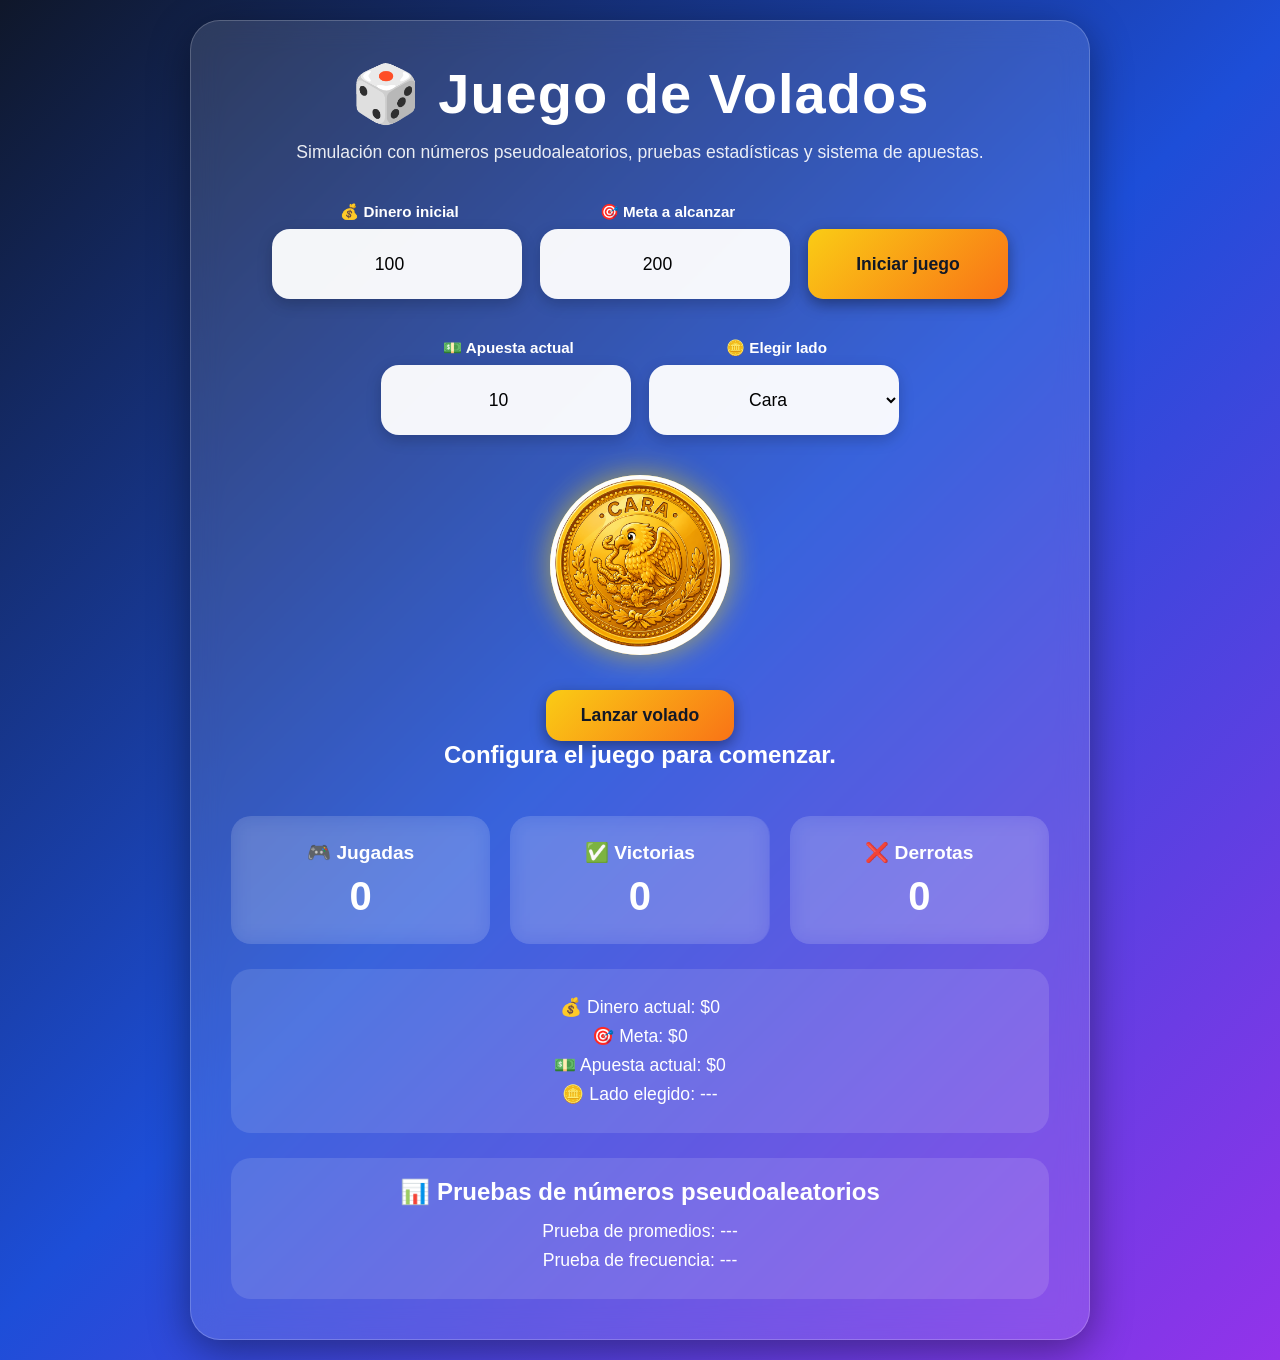
==== index.html @ c54822b0 "Add files via upload" ====
<!DOCTYPE html>
<html lang="es">
<head>
    <meta charset="UTF-8">
    <title>Simulación - Juego de Volados</title>
    <link rel="stylesheet" href="style.css">
</head>
<body>

<div class="contenedor">
    <div class="card">

        <h1>🎲 Juego de Volados</h1>

        <p class="descripcion">
            Simulación con números pseudoaleatorios, pruebas estadísticas y sistema de apuestas.
        </p>

        <div class="configuracion" id="configuracionInicial">

    <div class="campo">
        <label>💰 Dinero inicial</label>
        <input type="number" id="dineroInicial" value="100">
    </div>

    <div class="campo">
        <label>🎯 Meta a alcanzar</label>
        <input type="number" id="meta" value="200">
    </div>

    <div class="campo boton-campo">
        <label class="invisible">boton</label>
        <button onclick="iniciarJuego()">Iniciar juego</button>
    </div>

</div>

<div class="configuracion juego-activo" id="controlesJuego">

    <div class="campo">
        <label>💵 Apuesta actual</label>
        <input type="number" id="apuestaInicial" value="10">
    </div>

    <div class="campo">
        <label>🪙 Elegir lado</label>
        <select id="ladoElegido">
            <option value="Cara">Cara</option>
            <option value="Cruz">Cruz</option>
        </select>
    </div>

</div>

        <div class="contenedor-moneda">
            <div class="moneda" id="moneda">

                <div class="cara frente">
                    <img src="img/cara.png" alt="Cara">
                </div>

                <div class="cara atras">
                    <img src="img/cruz.png" alt="Cruz">
                </div>

            </div>
        </div>

        <button onclick="jugarVolado()" id="btnVolado" disabled>Lanzar volado</button>

        <div class="resultado" id="resultado">
            Configura el juego para comenzar.
        </div>

        <div class="estadisticas">

            <div class="box">
                <h3>🎮 Jugadas</h3>
                <span id="jugadas">0</span>
            </div>

            <div class="box">
                <h3>✅ Victorias</h3>
                <span id="victorias">0</span>
            </div>

            <div class="box">
                <h3>❌ Derrotas</h3>
                <span id="derrotas">0</span>
            </div>

        </div>

        <div class="datos">
            <p>💰 Dinero actual: $<span id="dineroActual">0</span></p>
            <p>🎯 Meta: $<span id="metaActual">0</span></p>
            <p>💵 Apuesta actual: $<span id="apuestaActual">0</span></p>
            <p>🪙 Lado elegido: <span id="ladoActual">---</span></p>
        </div>

        <div class="pruebas">
            <h2>📊 Pruebas de números pseudoaleatorios</h2>
            <p id="pruebaPromedios">Prueba de promedios: ---</p>
            <p id="pruebaFrecuencia">Prueba de frecuencia: ---</p>
        </div>

    </div>
</div>

<script src="script.js"></script>
</body>
</html>
---- style.css ----
*{
    margin: 0;
    padding: 0;
    box-sizing: border-box;
}

body{
    font-family: 'Poppins', sans-serif;
    min-height: 100vh;
    display: flex;
    justify-content: center;
    align-items: center;

    background: linear-gradient(
        135deg,
        #0f172a,
        #1d4ed8,
        #9333ea
    );

    overflow-x: hidden;
}

.contenedor{
    width: 100%;
    display: flex;
    justify-content: center;
    align-items: center;
    padding: 20px;
}

.card{
    width: 900px;
    max-width: 95%;
    background: rgba(255,255,255,0.12);
    border: 1px solid rgba(255,255,255,0.2);
    backdrop-filter: blur(15px);
    border-radius: 30px;
    padding: 40px;
    text-align: center;
    box-shadow: 0 10px 40px rgba(0,0,0,0.4);
    color: white;
}

h1{
    font-size: 3.5rem;
    font-weight: 700;
    margin-bottom: 15px;
    letter-spacing: 1px;
}

.descripcion{
    font-size: 1.1rem;
    opacity: 0.9;
    margin-bottom: 40px;
}

/* CONFIGURACIÓN */

.juego-activo{
    display: none;
}

.configuracion{

    display: flex;

    justify-content: center;

    align-items: end;

    flex-wrap: wrap;

    gap: 18px;

    margin-bottom: 40px;
}

.campo{

    display: flex;

    flex-direction: column;

    text-align: center;

    width: 250px;
}

.campo select{

    width: 100%;
}

.campo label{
    color: white;
    font-size: 0.95rem;
    font-weight: 600;
    margin-bottom: 8px;
    padding-left: 5px;
}

.invisible{
    visibility: hidden;
}

.configuracion input,
.configuracion select{
    height: 70px;
    border: none;
    border-radius: 18px;
    padding: 15px;
    font-size: 1.1rem;
    text-align: center;
    outline: none;
    background: rgba(255,255,255,0.95);
    box-shadow: 0 5px 15px rgba(0,0,0,0.2);
    transition: 0.3s;
}

.configuracion input:focus,
.configuracion select:focus{
    transform: scale(1.03);
    box-shadow: 0 0 15px rgba(255,255,255,0.5);
}

.boton-campo{

    width: 200px;
}

.boton-campo button{

    height: 70px;

    width: 100%;
}

/* MONEDA */

.contenedor-moneda{
    perspective: 1000px;
    display: flex;
    justify-content: center;
    margin-bottom: 35px;
}

.moneda{
    width: 180px;
    height: 180px;
    position: relative;
    transform-style: preserve-3d;
    transition: transform 1.5s;
}

.girar-cara{
    animation: girarCara 1.5s forwards;
}

.girar-cruz{
    animation: girarCruz 1.5s forwards;
}

@keyframes girarCara{
    0%{
        transform: rotateY(0deg);
    }

    100%{
        transform: rotateY(1800deg);
    }
}

@keyframes girarCruz{
    0%{
        transform: rotateY(0deg);
    }

    100%{
        transform: rotateY(1980deg);
    }
}

.cara{
    width: 100%;
    height: 100%;
    position: absolute;
    border-radius: 50%;
    display: flex;
    justify-content: center;
    align-items: center;
    font-size: 6rem;
    backface-visibility: hidden;

    background: linear-gradient(
        145deg,
        #ffd700,
        #ffb300
    );

    box-shadow:
        inset 0 0 20px rgba(255,255,255,0.5),
        0 0 30px rgba(255,215,0,0.6);
}

.cara img{
    width: 100%;
    height: 100%;
    object-fit: cover;
    border-radius: 50%;
}

.atras{
    transform: rotateY(180deg);
}

/* BOTONES */

.botones{
    display: flex;
    justify-content: center;
    gap: 25px;
    margin-bottom: 35px;
}

button{
    border: none;
    padding: 15px 35px;
    border-radius: 15px;
    font-size: 1.1rem;
    font-weight: 600;
    cursor: pointer;
    transition: 0.3s;

    background: linear-gradient(
        135deg,
        #facc15,
        #f97316
    );

    color: #111827;
    box-shadow: 0 5px 15px rgba(0,0,0,0.4);
}

button:hover{
    transform: translateY(-5px) scale(1.05);
    box-shadow: 0 10px 20px rgba(0,0,0,0.5);
}

/* RESULTADO */

.resultado{
    font-size: 1.5rem;
    font-weight: 600;
    margin-bottom: 35px;
    min-height: 40px;
}

/* ESTADÍSTICAS */

.estadisticas{
    display: grid;
    grid-template-columns: repeat(3,1fr);
    gap: 20px;
}

.box{
    background: rgba(255,255,255,0.1);
    padding: 25px;
    border-radius: 20px;
    backdrop-filter: blur(10px);
    transition: 0.3s;
}

.box:hover{
    transform: scale(1.03);
    background: rgba(255,255,255,0.15);
}

.box h3{
    margin-bottom: 10px;
    font-size: 1.2rem;
}

.box span{
    font-size: 2.5rem;
    font-weight: bold;
}

/* DATOS Y PRUEBAS */

.datos,
.pruebas{
    margin-top: 25px;
    background: rgba(255,255,255,0.12);
    padding: 20px;
    border-radius: 20px;
}

.datos p,
.pruebas p{
    font-size: 1.1rem;
    margin: 8px 0;
}

.pruebas h2{
    margin-bottom: 15px;
}

/* RESPONSIVE */

@media(max-width: 1100px){
    .configuracion{
        grid-template-columns: 1fr 1fr;
    }
}

@media(max-width: 768px){

    h1{
        font-size: 2.5rem;
    }

    .configuracion{
        grid-template-columns: 1fr;
    }

    .estadisticas{
        grid-template-columns: 1fr;
    }

    .botones{
        flex-direction: column;
    }

    button{
        width: 100%;
    }

    .moneda{
        width: 140px;
        height: 140px;
    }

    .cara{
        font-size: 4rem;
    }
}
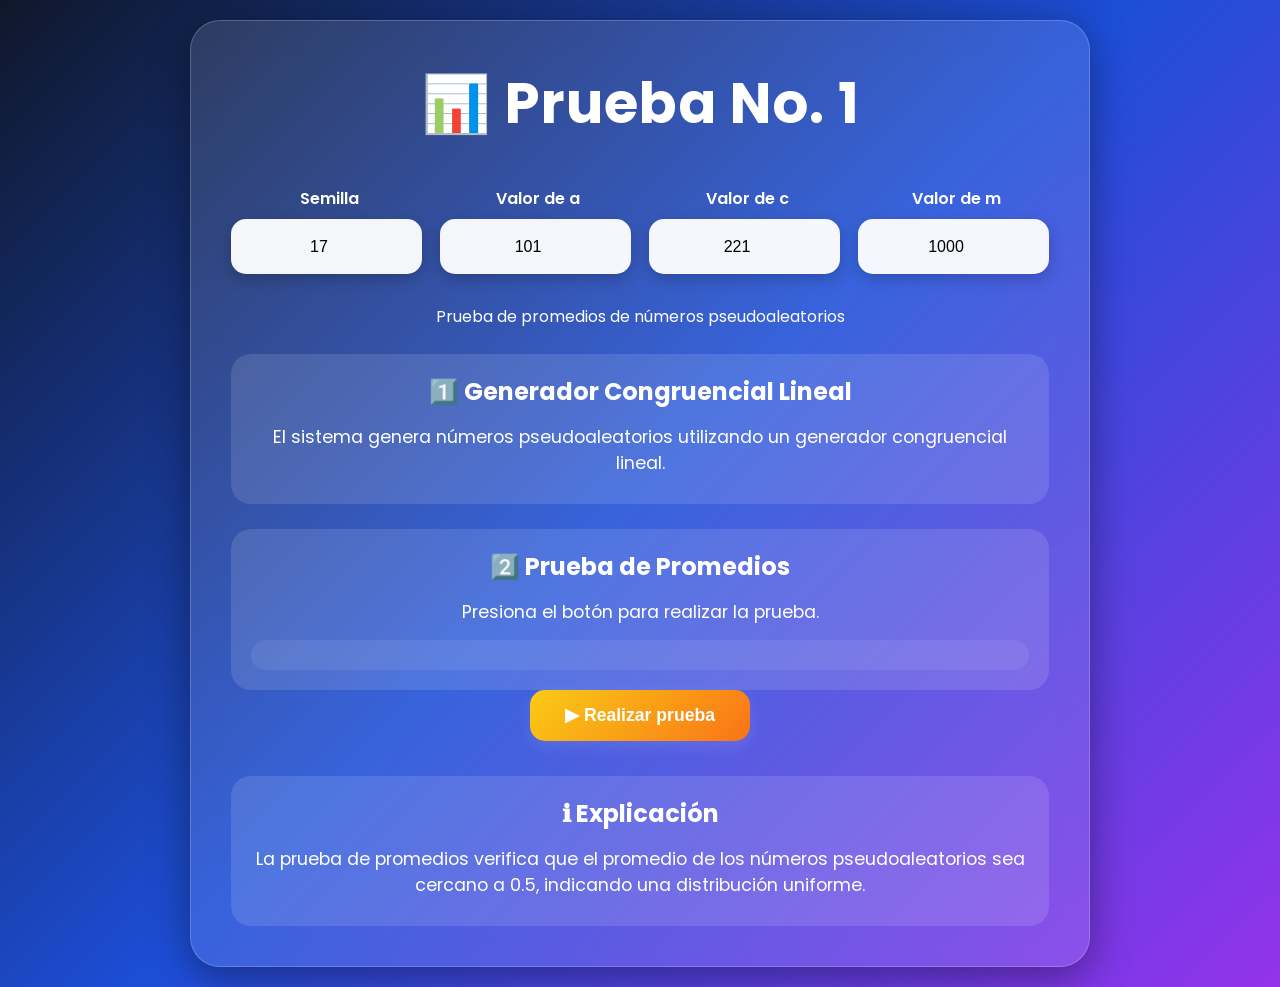
==== commit 7954e963: "Add files via upload" ====
--- a/index.html
+++ b/index.html
@@ -1,112 +1,156 @@
 <!DOCTYPE html>
 <html lang="es">
 <head>
+
     <meta charset="UTF-8">
-    <title>Simulación - Juego de Volados</title>
+
+    <meta name="viewport" content="width=device-width, initial-scale=1.0">
+
+    <title>Prueba 1 - Promedios</title>
+
     <link rel="stylesheet" href="style.css">
+
+    <!-- Fuente -->
+    <link rel="preconnect" href="https://fonts.googleapis.com">
+
+    <link rel="preconnect" href="https://fonts.gstatic.com" crossorigin>
+
+    <link href="https://fonts.googleapis.com/css2?family=Poppins:wght@300;400;600;700&display=swap" rel="stylesheet">
+
 </head>
+
 <body>
 
-<div class="contenedor">
-    <div class="card">
+    <div class="contenedor">
 
-        <h1>🎲 Juego de Volados</h1>
+        <div class="card">
 
-        <p class="descripcion">
-            Simulación con números pseudoaleatorios, pruebas estadísticas y sistema de apuestas.
-        </p>
+            <!-- TÍTULO -->
+            <h1>📊 Prueba No. 1</h1>
 
-        <div class="configuracion" id="configuracionInicial">
+            <p class="descripcion">
+                <div class="configuracion-generador">
 
     <div class="campo">
-        <label>💰 Dinero inicial</label>
-        <input type="number" id="dineroInicial" value="100">
+
+        <label>Semilla</label>
+
+        <input
+            type="number"
+            id="semilla"
+            value="17"
+        >
+
     </div>
 
     <div class="campo">
-        <label>🎯 Meta a alcanzar</label>
-        <input type="number" id="meta" value="200">
+
+        <label>Valor de a</label>
+
+        <input
+            type="number"
+            id="valorA"
+            value="101"
+        >
+
     </div>
 
-    <div class="campo boton-campo">
-        <label class="invisible">boton</label>
-        <button onclick="iniciarJuego()">Iniciar juego</button>
+    <div class="campo">
+
+        <label>Valor de c</label>
+
+        <input
+            type="number"
+            id="valorC"
+            value="221"
+        >
+
+    </div>
+
+    <div class="campo">
+
+        <label>Valor de m</label>
+
+        <input
+            type="number"
+            id="valorM"
+            value="1000"
+        >
+
     </div>
 
 </div>
+                Prueba de promedios de números pseudoaleatorios
+            </p>
 
-<div class="configuracion juego-activo" id="controlesJuego">
 
-    <div class="campo">
-        <label>💵 Apuesta actual</label>
-        <input type="number" id="apuestaInicial" value="10">
-    </div>
+            <!-- MÓDULO 1 -->
+            <div class="pruebas">
 
-    <div class="campo">
-        <label>🪙 Elegir lado</label>
-        <select id="ladoElegido">
-            <option value="Cara">Cara</option>
-            <option value="Cruz">Cruz</option>
-        </select>
-    </div>
+                <h2>1️⃣ Generador Congruencial Lineal</h2>
 
-</div>
+                <p>
+                    El sistema genera números pseudoaleatorios utilizando
+                    un generador congruencial lineal.
+                </p>
 
-        <div class="contenedor-moneda">
-            <div class="moneda" id="moneda">
+            </div>
 
-                <div class="cara frente">
-                    <img src="img/cara.png" alt="Cara">
-                </div>
 
-                <div class="cara atras">
-                    <img src="img/cruz.png" alt="Cruz">
+            <!-- MÓDULO 2 -->
+            <div class="pruebas">
+
+                <h2>2️⃣ Prueba de Promedios</h2>
+
+                <p id="resultadoPrueba">
+                    Presiona el botón para realizar la prueba.
+                </p>
+
+                <!-- NÚMEROS GENERADOS -->
+                <div id="numerosGenerados" class="contenedor-numeros">
+
                 </div>
 
             </div>
-        </div>
 
-        <button onclick="jugarVolado()" id="btnVolado" disabled>Lanzar volado</button>
 
-        <div class="resultado" id="resultado">
-            Configura el juego para comenzar.
-        </div>
+            <!-- BOTONES -->
+            <div class="botones">
 
-        <div class="estadisticas">
+                <button onclick="realizarPruebaPromedios()">
+                    ▶ Realizar prueba
+                </button>
 
-            <div class="box">
-                <h3>🎮 Jugadas</h3>
-                <span id="jugadas">0</span>
+                <button
+                    id="btnSiguiente"
+                    onclick="location.href='prueba2.html'"
+                    style="display:none;"
+                >
+                    ➡ Ir a la Prueba No. 2
+                </button>
+
             </div>
 
-            <div class="box">
-                <h3>✅ Victorias</h3>
-                <span id="victorias">0</span>
-            </div>
 
-            <div class="box">
-                <h3>❌ Derrotas</h3>
-                <span id="derrotas">0</span>
+            <!-- EXPLICACIÓN -->
+            <div class="pruebas">
+
+                <h2>ℹ Explicación</h2>
+
+                <p>
+                    La prueba de promedios verifica que el promedio
+                    de los números pseudoaleatorios sea cercano a 0.5,
+                    indicando una distribución uniforme.
+                </p>
+
             </div>
 
         </div>
 
-        <div class="datos">
-            <p>💰 Dinero actual: $<span id="dineroActual">0</span></p>
-            <p>🎯 Meta: $<span id="metaActual">0</span></p>
-            <p>💵 Apuesta actual: $<span id="apuestaActual">0</span></p>
-            <p>🪙 Lado elegido: <span id="ladoActual">---</span></p>
-        </div>
+    </div>
 
-        <div class="pruebas">
-            <h2>📊 Pruebas de números pseudoaleatorios</h2>
-            <p id="pruebaPromedios">Prueba de promedios: ---</p>
-            <p id="pruebaFrecuencia">Prueba de frecuencia: ---</p>
-        </div>
+    <!-- JS GENERAL -->
+    <script src="script.js"></script>
 
-    </div>
-</div>
-
-<script src="script.js"></script>
 </body>
 </html>
--- a/style.css
+++ b/style.css
@@ -113,7 +113,7 @@
     font-size: 1.1rem;
     text-align: center;
     outline: none;
-    background: rgba(255,255,255,0.95);
+    background: rgba(255, 255, 255, 0.76);
     box-shadow: 0 5px 15px rgba(0,0,0,0.2);
     transition: 0.3s;
 }
@@ -238,13 +238,13 @@
         #f97316
     );
 
-    color: #111827;
-    box-shadow: 0 5px 15px rgba(0,0,0,0.4);
+    color: #ffffff;
+    box-shadow: 0 5px 15px rgba(255, 255, 255, 0.103);
 }
 
 button:hover{
     transform: translateY(-5px) scale(1.05);
-    box-shadow: 0 10px 20px rgba(0,0,0,0.5);
+    box-shadow: 0 10px 20px rgba(255, 255, 255, 0.397);
 }
 
 /* RESULTADO */
@@ -345,4 +345,185 @@
     .cara{
         font-size: 4rem;
     }
+}
+
+/* BOTÓN REINICIAR EXPERIMENTOS */
+
+.btn-reiniciar{
+
+    margin-top: 20px;
+
+    background: linear-gradient(
+        135deg,
+        #ef4444,
+        #dc2626
+    );
+
+    color: white;
+}
+
+.btn-reiniciar:hover{
+
+    transform: translateY(-3px) scale(1.03);
+
+    box-shadow: 0 10px 20px rgba(0,0,0,0.4);
+}
+
+.btn-reiniciar-juego{
+    display: none;
+    margin: 15px auto 30px auto;
+    background: linear-gradient(135deg, #22c55e, #16a34a);
+    color: white;
+}
+
+/* NÚMEROS GENERADOS */
+
+.contenedor-numeros{
+
+    margin-top: 15px;
+
+    max-height: 180px;
+
+    overflow-y: auto;
+
+    background: rgba(255,255,255,0.08);
+
+    border-radius: 15px;
+
+    padding: 15px;
+
+    text-align: left;
+
+    line-height: 1.8;
+}
+
+.numero-item{
+
+    padding: 6px 10px;
+
+    border-bottom: 1px solid rgba(255,255,255,0.1);
+
+    font-size: 0.95rem;
+}
+
+/* CONFIGURACIÓN GENERADOR */
+
+.configuracion-generador{
+
+    width: 100%;
+
+    display: grid;
+
+    grid-template-columns: repeat(4, minmax(0,1fr));
+
+    gap: 18px;
+
+    margin: 30px auto;
+}
+
+.configuracion-generador .campo{
+
+    width: 100%;
+
+    display: flex;
+
+    flex-direction: column;
+
+    align-items: center;
+}
+
+.configuracion-generador label{
+
+    font-weight: 600;
+
+    font-size: 1rem;
+
+    margin-bottom: 8px;
+
+    text-align: center;
+}
+
+.configuracion-generador input{
+
+    width: 100%;
+
+    max-width: 100%;
+
+    height: 55px;
+
+    padding: 12px;
+
+    border: none;
+
+    border-radius: 15px;
+
+    font-size: 1rem;
+
+    text-align: center;
+
+    outline: none;
+
+    background: rgba(255,255,255,0.95);
+
+    box-shadow: 0 5px 15px rgba(0,0,0,0.2);
+}
+
+
+/* RESPONSIVE */
+
+@media(max-width: 900px){
+
+    .configuracion-generador{
+
+        grid-template-columns: repeat(2,1fr);
+    }
+}
+
+@media(max-width: 600px){
+
+    .configuracion-generador{
+
+        grid-template-columns: 1fr;
+    }
+}
+
+.botones-juego{
+    display: flex;
+    justify-content: center;
+    align-items: center;
+    gap: 25px;
+    margin: 25px 0 35px 0;
+    flex-wrap: wrap;
+}
+
+.btn-lanzar,
+.btn-reiniciar-juego{
+    min-width: 220px;
+    height: 60px;
+    border-radius: 18px;
+    font-size: 1.1rem;
+    font-weight: 700;
+    margin: 0;
+}
+
+.btn-lanzar{
+    background: linear-gradient(135deg, #facc15, #f97316);
+    color: #ffffff;
+}
+
+.btn-reiniciar-juego{
+    display: none;
+    background: linear-gradient(135deg, #22c55e, #16a34a);
+    color: white;
+}
+
+@media(max-width: 600px){
+    .botones-juego{
+        flex-direction: column;
+    }
+
+    .btn-lanzar,
+    .btn-reiniciar-juego{
+        width: 100%;
+    }
 }
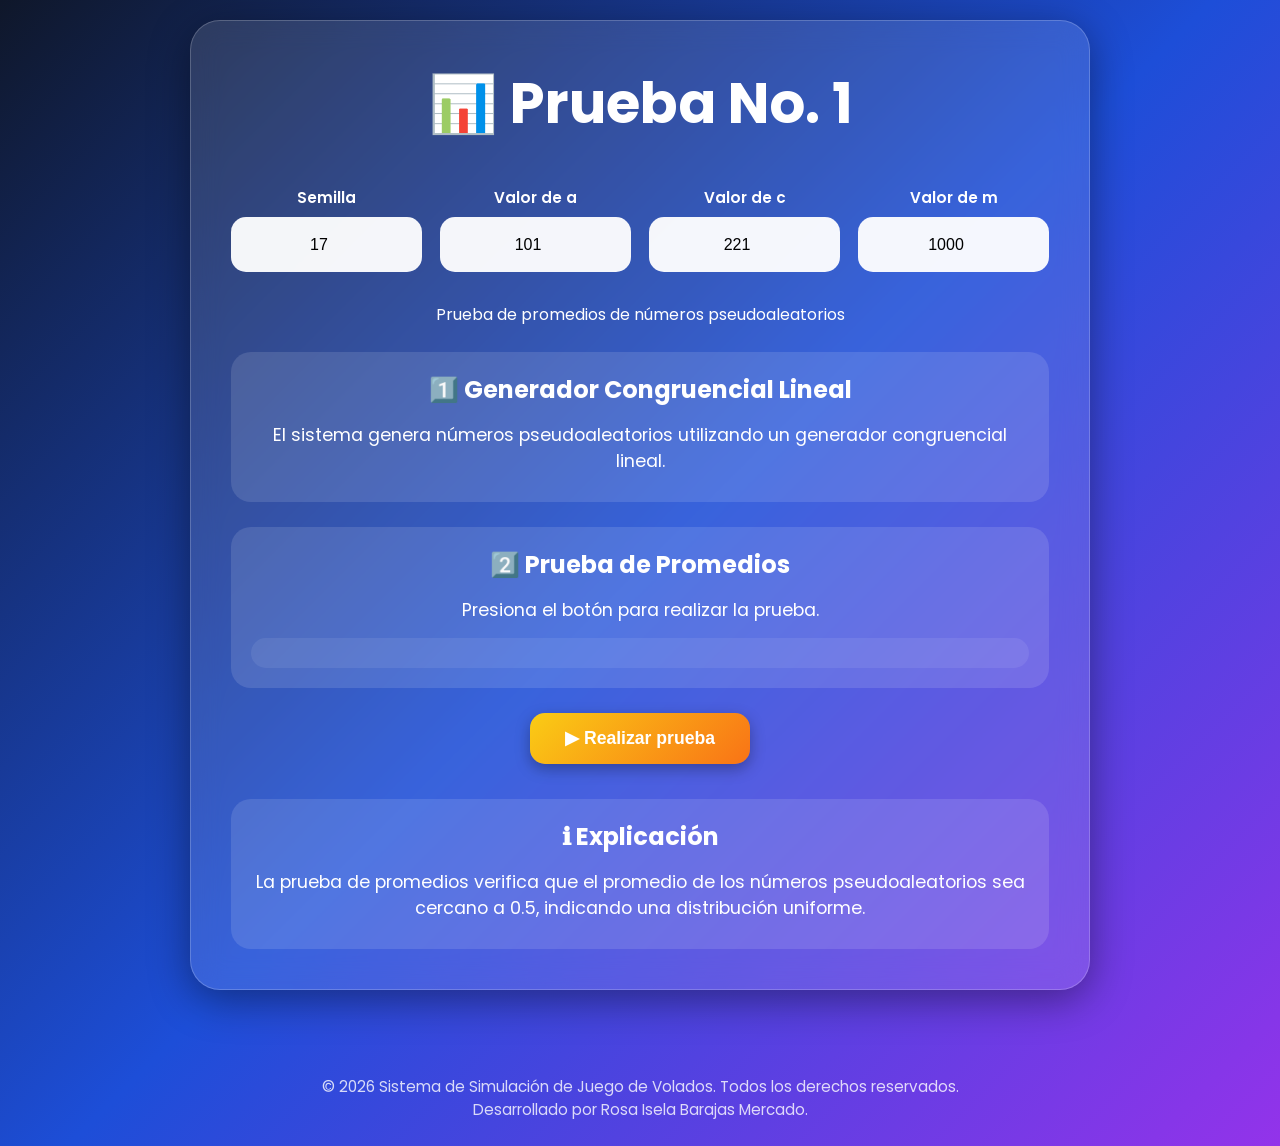
==== commit ebb1f189: "Add files via upload" ====
--- a/index.html
+++ b/index.html
@@ -148,9 +148,17 @@
         </div>
 
     </div>
+    <footer class="footer">
 
+    © 2026 Sistema de Simulación de Juego de Volados.
+    Todos los derechos reservados.
+
+    <br>
+
+    Desarrollado por Rosa Isela Barajas Mercado.
+
+    </footer>
     <!-- JS GENERAL -->
     <script src="script.js"></script>
-
 </body>
 </html>
--- a/style.css
+++ b/style.css
@@ -7,7 +7,10 @@
 body{
     font-family: 'Poppins', sans-serif;
     min-height: 100vh;
-    display: flex;
+
+    display: flex;
+    flex-direction: column;
+
     justify-content: center;
     align-items: center;
 
@@ -46,7 +49,6 @@
     font-size: 3.5rem;
     font-weight: 700;
     margin-bottom: 15px;
-    letter-spacing: 1px;
 }
 
 .descripcion{
@@ -62,34 +64,19 @@
 }
 
 .configuracion{
-
-    display: flex;
-
-    justify-content: center;
-
+    display: flex;
+    justify-content: center;
     align-items: end;
-
     flex-wrap: wrap;
-
     gap: 18px;
-
     margin-bottom: 40px;
 }
 
 .campo{
-
-    display: flex;
-
+    display: flex;
     flex-direction: column;
-
-    text-align: center;
-
+    text-align: center;
     width: 250px;
-}
-
-.campo select{
-
-    width: 100%;
 }
 
 .campo label{
@@ -97,7 +84,10 @@
     font-size: 0.95rem;
     font-weight: 600;
     margin-bottom: 8px;
-    padding-left: 5px;
+}
+
+.campo select{
+    width: 100%;
 }
 
 .invisible{
@@ -113,27 +103,43 @@
     font-size: 1.1rem;
     text-align: center;
     outline: none;
-    background: rgba(255, 255, 255, 0.76);
+    background: rgba(255,255,255,0.9);
     box-shadow: 0 5px 15px rgba(0,0,0,0.2);
-    transition: 0.3s;
-}
-
-.configuracion input:focus,
-.configuracion select:focus{
-    transform: scale(1.03);
-    box-shadow: 0 0 15px rgba(255,255,255,0.5);
 }
 
 .boton-campo{
-
     width: 200px;
 }
 
 .boton-campo button{
-
     height: 70px;
-
-    width: 100%;
+    width: 100%;
+}
+
+/* CONFIGURACIÓN GENERADOR */
+
+.configuracion-generador{
+    width: 100%;
+    display: grid;
+    grid-template-columns: repeat(4, minmax(0,1fr));
+    gap: 18px;
+    margin: 30px auto;
+}
+
+.configuracion-generador .campo{
+    width: 100%;
+}
+
+.configuracion-generador input{
+    width: 100%;
+    height: 55px;
+    border: none;
+    border-radius: 15px;
+    padding: 12px;
+    font-size: 1rem;
+    text-align: center;
+    outline: none;
+    background: rgba(255,255,255,0.95);
 }
 
 /* MONEDA */
@@ -150,7 +156,6 @@
     height: 180px;
     position: relative;
     transform-style: preserve-3d;
-    transition: transform 1.5s;
 }
 
 .girar-cara{
@@ -162,23 +167,13 @@
 }
 
 @keyframes girarCara{
-    0%{
-        transform: rotateY(0deg);
-    }
-
-    100%{
-        transform: rotateY(1800deg);
-    }
+    0%{ transform: rotateY(0deg); }
+    100%{ transform: rotateY(1800deg); }
 }
 
 @keyframes girarCruz{
-    0%{
-        transform: rotateY(0deg);
-    }
-
-    100%{
-        transform: rotateY(1980deg);
-    }
+    0%{ transform: rotateY(0deg); }
+    100%{ transform: rotateY(1980deg); }
 }
 
 .cara{
@@ -189,24 +184,17 @@
     display: flex;
     justify-content: center;
     align-items: center;
-    font-size: 6rem;
     backface-visibility: hidden;
-
-    background: linear-gradient(
-        145deg,
-        #ffd700,
-        #ffb300
-    );
-
+    background: linear-gradient(145deg,#ffd700,#ffb300);
     box-shadow:
         inset 0 0 20px rgba(255,255,255,0.5),
         0 0 30px rgba(255,215,0,0.6);
 }
 
 .cara img{
-    width: 100%;
-    height: 100%;
-    object-fit: cover;
+    width: 85%;
+    height: 85%;
+    object-fit: contain;
     border-radius: 50%;
 }
 
@@ -216,11 +204,14 @@
 
 /* BOTONES */
 
-.botones{
-    display: flex;
-    justify-content: center;
+.botones,
+.botones-juego{
+    display: flex;
+    justify-content: center;
+    align-items: center;
     gap: 25px;
-    margin-bottom: 35px;
+    margin: 25px 0 35px 0;
+    flex-wrap: wrap;
 }
 
 button{
@@ -231,20 +222,36 @@
     font-weight: 600;
     cursor: pointer;
     transition: 0.3s;
-
-    background: linear-gradient(
-        135deg,
-        #facc15,
-        #f97316
-    );
-
-    color: #ffffff;
-    box-shadow: 0 5px 15px rgba(255, 255, 255, 0.103);
+    background: linear-gradient(135deg,#facc15,#f97316);
+    color: white;
+    box-shadow: 0 5px 15px rgba(0,0,0,0.3);
 }
 
 button:hover{
     transform: translateY(-5px) scale(1.05);
-    box-shadow: 0 10px 20px rgba(255, 255, 255, 0.397);
+}
+
+.btn-lanzar,
+.btn-reiniciar-juego{
+    min-width: 220px;
+    height: 60px;
+    border-radius: 18px;
+    font-weight: 700;
+}
+
+.btn-reiniciar,
+.btn-reiniciar-juego{
+    background: linear-gradient(135deg,#22c55e,#16a34a);
+    color: white;
+}
+
+.btn-reiniciar{
+    margin-top: 20px;
+    background: linear-gradient(135deg,#ef4444,#dc2626);
+}
+
+.btn-reiniciar-juego{
+    display: none;
 }
 
 /* RESULTADO */
@@ -269,17 +276,6 @@
     padding: 25px;
     border-radius: 20px;
     backdrop-filter: blur(10px);
-    transition: 0.3s;
-}
-
-.box:hover{
-    transform: scale(1.03);
-    background: rgba(255,255,255,0.15);
-}
-
-.box h3{
-    margin-bottom: 10px;
-    font-size: 1.2rem;
 }
 
 .box span{
@@ -307,33 +303,70 @@
     margin-bottom: 15px;
 }
 
+/* NÚMEROS GENERADOS */
+
+.contenedor-numeros{
+    margin-top: 15px;
+    max-height: 180px;
+    overflow-y: auto;
+    background: rgba(255,255,255,0.08);
+    border-radius: 15px;
+    padding: 15px;
+    text-align: left;
+    line-height: 1.8;
+}
+
+.numero-item{
+    padding: 6px 10px;
+    border-bottom: 1px solid rgba(255,255,255,0.1);
+}
+
+/* FOOTER */
+
+.footer{
+    width: 100%;
+    text-align: center;
+    color: rgba(255,255,255,0.8);
+    font-size: 0.95rem;
+    padding: 25px 10px;
+    margin-top: 40px;
+}
+
 /* RESPONSIVE */
 
-@media(max-width: 1100px){
-    .configuracion{
-        grid-template-columns: 1fr 1fr;
+@media(max-width: 900px){
+    .configuracion-generador{
+        grid-template-columns: repeat(2,1fr);
     }
 }
 
 @media(max-width: 768px){
-
     h1{
         font-size: 2.5rem;
     }
 
     .configuracion{
-        grid-template-columns: 1fr;
+        flex-direction: column;
+        align-items: center;
+    }
+
+    .campo,
+    .boton-campo{
+        width: 100%;
     }
 
     .estadisticas{
         grid-template-columns: 1fr;
     }
 
-    .botones{
+    .botones,
+    .botones-juego{
         flex-direction: column;
     }
 
-    button{
+    button,
+    .btn-lanzar,
+    .btn-reiniciar-juego{
         width: 100%;
     }
 
@@ -341,189 +374,10 @@
         width: 140px;
         height: 140px;
     }
-
-    .cara{
-        font-size: 4rem;
-    }
-}
-
-/* BOTÓN REINICIAR EXPERIMENTOS */
-
-.btn-reiniciar{
-
-    margin-top: 20px;
-
-    background: linear-gradient(
-        135deg,
-        #ef4444,
-        #dc2626
-    );
-
-    color: white;
-}
-
-.btn-reiniciar:hover{
-
-    transform: translateY(-3px) scale(1.03);
-
-    box-shadow: 0 10px 20px rgba(0,0,0,0.4);
-}
-
-.btn-reiniciar-juego{
-    display: none;
-    margin: 15px auto 30px auto;
-    background: linear-gradient(135deg, #22c55e, #16a34a);
-    color: white;
-}
-
-/* NÚMEROS GENERADOS */
-
-.contenedor-numeros{
-
-    margin-top: 15px;
-
-    max-height: 180px;
-
-    overflow-y: auto;
-
-    background: rgba(255,255,255,0.08);
-
-    border-radius: 15px;
-
-    padding: 15px;
-
-    text-align: left;
-
-    line-height: 1.8;
-}
-
-.numero-item{
-
-    padding: 6px 10px;
-
-    border-bottom: 1px solid rgba(255,255,255,0.1);
-
-    font-size: 0.95rem;
-}
-
-/* CONFIGURACIÓN GENERADOR */
-
-.configuracion-generador{
-
-    width: 100%;
-
-    display: grid;
-
-    grid-template-columns: repeat(4, minmax(0,1fr));
-
-    gap: 18px;
-
-    margin: 30px auto;
-}
-
-.configuracion-generador .campo{
-
-    width: 100%;
-
-    display: flex;
-
-    flex-direction: column;
-
-    align-items: center;
-}
-
-.configuracion-generador label{
-
-    font-weight: 600;
-
-    font-size: 1rem;
-
-    margin-bottom: 8px;
-
-    text-align: center;
-}
-
-.configuracion-generador input{
-
-    width: 100%;
-
-    max-width: 100%;
-
-    height: 55px;
-
-    padding: 12px;
-
-    border: none;
-
-    border-radius: 15px;
-
-    font-size: 1rem;
-
-    text-align: center;
-
-    outline: none;
-
-    background: rgba(255,255,255,0.95);
-
-    box-shadow: 0 5px 15px rgba(0,0,0,0.2);
-}
-
-
-/* RESPONSIVE */
-
-@media(max-width: 900px){
-
+}
+
+@media(max-width: 600px){
     .configuracion-generador{
-
-        grid-template-columns: repeat(2,1fr);
-    }
-}
-
-@media(max-width: 600px){
-
-    .configuracion-generador{
-
         grid-template-columns: 1fr;
     }
-}
-
-.botones-juego{
-    display: flex;
-    justify-content: center;
-    align-items: center;
-    gap: 25px;
-    margin: 25px 0 35px 0;
-    flex-wrap: wrap;
-}
-
-.btn-lanzar,
-.btn-reiniciar-juego{
-    min-width: 220px;
-    height: 60px;
-    border-radius: 18px;
-    font-size: 1.1rem;
-    font-weight: 700;
-    margin: 0;
-}
-
-.btn-lanzar{
-    background: linear-gradient(135deg, #facc15, #f97316);
-    color: #ffffff;
-}
-
-.btn-reiniciar-juego{
-    display: none;
-    background: linear-gradient(135deg, #22c55e, #16a34a);
-    color: white;
-}
-
-@media(max-width: 600px){
-    .botones-juego{
-        flex-direction: column;
-    }
-
-    .btn-lanzar,
-    .btn-reiniciar-juego{
-        width: 100%;
-    }
 }
